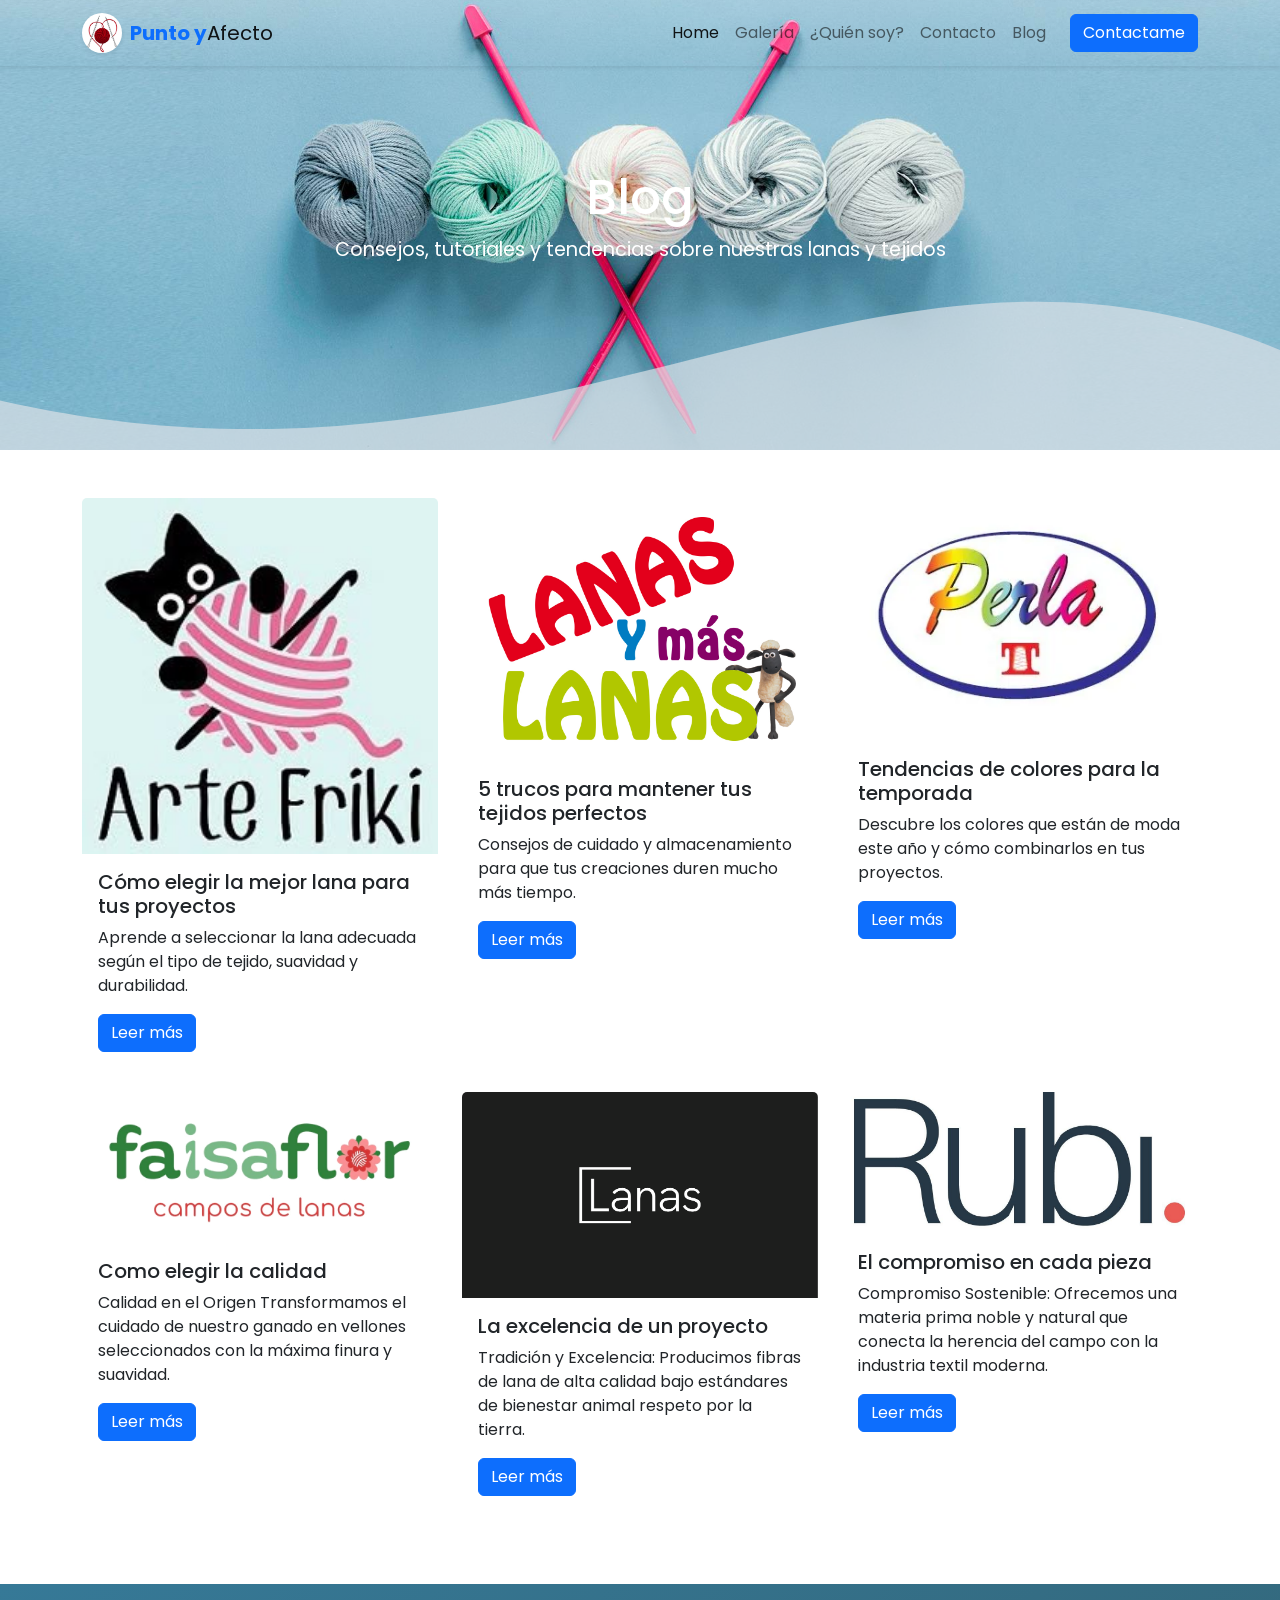
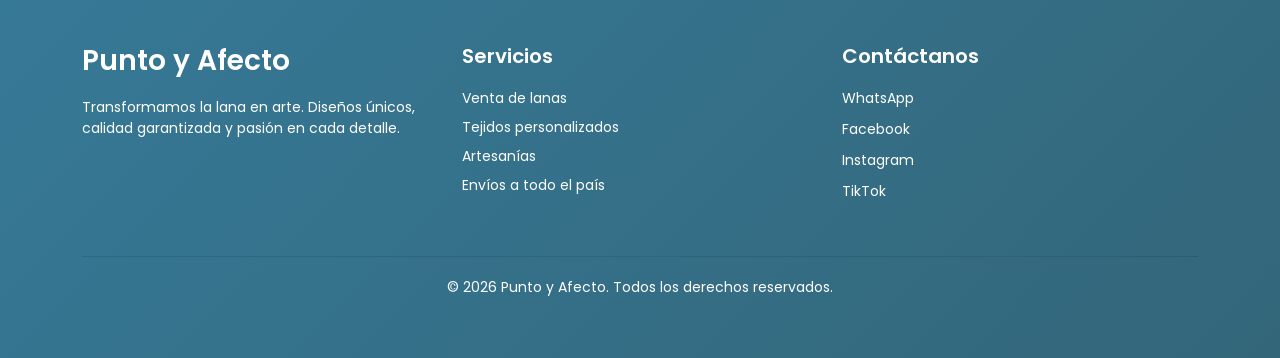
==== blog.html @ 4a49f243 "subiendo mi pagina web" ====
<!DOCTYPE html>
<html lang="es">
<head>
<meta charset="UTF-8">
<meta name="viewport" content="width=device-width, initial-scale=1.0">
<title>Blog - Punto y Afecto</title>

<!-- Bootstrap CSS -->

    <link rel="stylesheet" href="css/bootstrap.min.css">
<!-- CSS personalizado -->
<link rel="stylesheet" href="blog.css">
</head>

<body>


<header class="Header">
<!-- NAVBAR  -->
<nav class="navbar navbar-expand-lg navbar-light bg-gradient shadow-sm fixed-top">
    <div class="container">
        <!-- Logo -->
        <a href="index.html" class="navbar-brand d-flex align-items-center">
            <img src="indexima/logo.jpg" alt="Logo" width="40" class="me-2 rounded-circle shadow-sm">
            <span class="fw-bold text-primary">Punto y</span> Afecto
        </a>

        <!-- Botón hamburguesa -->
        <button class="navbar-toggler" type="button" data-bs-toggle="collapse" data-bs-target="#navbar-start">
            <span class="navbar-toggler-icon"></span>
        </button>

        <!-- Menú de navegación -->
        <div class="collapse navbar-collapse" id="navbar-start">
            <ul class="navbar-nav ms-auto mb-2 mb-lg-0">
                <li class="nav-item"><a class="nav-link active" href="index.html">Home</a></li>
                <li class="nav-item"><a class="nav-link" href="galeria.html">Galería</a></li>
                <li class="nav-item"><a class="nav-link" href="quiensoy.html">¿Quién soy?</a></li>
                <li class="nav-item"><a class="nav-link" href="contacto.html">Contacto</a></li>
                <li class="nav-item"><a class="nav-link" href="blog.html">Blog</a></li>
            </ul>
            <!-- Botón CTA -->
            <a href="contacto.html" class="btn btn-primary ms-lg-3">Contactame</a>
        </div>
    </div>
</nav>


<!-- HERO BLOG -->
<div class="hero-blog">
    <div class="contenido-hero-blog text-center">
        <h1>Blog</h1>
        <p>Consejos, tutoriales y tendencias sobre nuestras lanas y tejidos</p>
    </div>

    <!-- ONDA SVG igual que "¿Quién soy?" -->
    <div class="wave"> <!-- Cambié la clase a wave igual que "¿Quién soy?" -->
        <svg viewBox="0 0 500 150" preserveAspectRatio="none">
            <path d="M-18.98,88.31 C210.21,248.19 334.36,-125.81 500.00,49.98 L500.00,150.00 L0.00,150.00 Z"
                  style="stroke: none; fill: rgba(220, 226, 231, 0.7);">
            </path>
        </svg>
    </div>
</div>

<!-- =======================
     BLOG POSTS
======================= -->
<section class="blog-container container my-5">
    <div class="row">

        <!-- Post 1 -->
        <div class="col-md-6 col-lg-4 mb-4">
            <div class="card h-100">
                <img src="indexima/c.jpg" class="card-img-top" alt="Post 1">
                <div class="card-body">
                    <h5 class="card-title">Cómo elegir la mejor lana para tus proyectos</h5>
                    <p class="card-text">Aprende a seleccionar la lana adecuada según el tipo de tejido, suavidad y durabilidad.</p>
                    <a href="#" class="btn btn-primary">Leer más</a>
                </div>
            </div>
        </div>

        <!-- Post 2 -->
        <div class="col-md-6 col-lg-4 mb-4">
            <div class="card h-100">
                <img src="indexima/d.jpg" class="card-img-top" alt="Post 2">
                <div class="card-body">
                    <h5 class="card-title">5 trucos para mantener tus tejidos perfectos</h5>
                    <p class="card-text">Consejos de cuidado y almacenamiento para que tus creaciones duren mucho más tiempo.</p>
                    <a href="#" class="btn btn-primary">Leer más</a>
                </div>
            </div>
        </div>

        <!-- Post 3 -->
        <div class="col-md-6 col-lg-4 mb-4">
            <div class="card h-100">
                <img src="indexima/f.webp" class="card-img-top" alt="Post 3">
                <div class="card-body">
                    <h5 class="card-title">Tendencias de colores para la temporada</h5>
                    <p class="card-text">Descubre los colores que están de moda este año y cómo combinarlos en tus proyectos.</p>
                    <a href="#" class="btn btn-primary">Leer más</a>
                </div>
            </div>
        </div>
    <!-- Post 4-->
        <div class="col-md-6 col-lg-4 mb-4">
            <div class="card h-100">
                <img src="indexima/o.webp" class="card-img-top" alt="Post 1">
                <div class="card-body">
                    <h5 class="card-title">Como elegir la calidad</h5>
                    <p class="card-text">Calidad en el Origen Transformamos el cuidado de nuestro ganado en 
                        vellones seleccionados con la máxima finura y suavidad.  
                    </p>
                    <a href="#" class="btn btn-primary">Leer más</a>
                </div>
            </div>
        </div>

        <!-- Post 5-->
        <div class="col-md-6 col-lg-4 mb-4">
            <div class="card h-100">
                <img src="indexima/b.webp" class="card-img-top" alt="Post 2">
                <div class="card-body">
                    <h5 class="card-title">La excelencia de un proyecto</h5>
                    <p class="card-text">Tradición y Excelencia: Producimos fibras de lana de 
                        alta calidad bajo estándares de bienestar animal respeto por la tierra.</p>
                    <a href="#" class="btn btn-primary">Leer más</a>
                </div>
            </div>
        </div>

        <!-- Post 6-->
        <div class="col-md-6 col-lg-4 mb-4">
            <div class="card h-100">
                <img src="indexima/e.jpg" class="card-img-top" alt="Post 3">
                <div class="card-body">
                    <h5 class="card-title">
                        El compromiso en cada pieza
                    </h5>
                    <p class="card-text">Compromiso Sostenible: Ofrecemos una materia prima noble y natural que conecta 
                        la herencia del campo con la industria textil moderna.</p>
                    <a href="#" class="btn btn-primary">Leer más</a>
                </div>
            </div>
        </div>

    </div>
</section>

<!-- =======================
     FOOTER
======================= -->
<footer class="footer">
    <div class="container">
        <div class="row">

            <div class="col-md-4 mb-4 text-center text-md-start">
                <h3>Punto y Afecto</h3>
                <p>Transformamos la lana en arte. Diseños únicos, calidad garantizada y pasión en cada detalle.</p>
            </div>

            <div class="col-md-4 mb-4 text-center text-md-start">
                <h5>Servicios</h5>
                <ul>
                    <li>Venta de lanas</li>
                    <li>Tejidos personalizados</li>
                    <li>Artesanías</li>
                    <li>Envíos a todo el país</li>
                </ul>
            </div>

            <div class="col-md-4 mb-4 text-center text-md-start">
                <h5>Contáctanos</h5>
                <p><i class="bi bi-whatsapp"></i> WhatsApp</p>
                <p><i class="bi bi-facebook"></i> Facebook</p>
                <p><i class="bi bi-instagram"></i> Instagram</p>
                <p><i class="bi bi-tiktok"></i> TikTok</p>
            </div>

        </div>
        <hr style="border-color: rgba(0, 0, 0, 0.4);">
        <p class="text-center mb-0">© 2026 Punto y Afecto. Todos los derechos reservados.</p>
    </div>
</footer>
    <!-- Scripts -->
          <script src="js/jquery-3.5.1.slim.min.js"></script>
    <script src="js/popper.min.js"></script>
    <script src="js/bootstrap.min.js"></script>
</body>
</html>
---- blog.css ----
/* =======================
   IMPORTACIÓN DE FUENTE
======================= */
/* Importa la fuente Poppins desde Google Fonts */
@import url('https://fonts.googleapis.com/css2?family=Poppins:wght@400;600;700&display=swap');


/* =======================
   ESTILOS GENERALES
======================= */
* {
    font-family: 'Poppins', sans-serif; /* Fuente global */
    box-sizing: border-box;              /* Margen y padding incluidos en ancho */
    margin: 0;                            /* Elimina márgenes por defecto */
    padding: 0;                           /* Elimina padding por defecto */
}

/* =======================
   NAVBAR
======================= */
.navbar.bg-gradient {
    background: linear-gradient(90deg, #f8f9fa, #e9ecef);
}

.navbar .nav-link {
    transition: all 0.3s ease;
}

.navbar .nav-link:hover {
    color: #0d6efd;
    text-decoration: underline;
}

.navbar .btn-primary {
    transition: all 0.3s ease;
}

.navbar .btn-primary:hover {
    background-color: #0b5ed7;
    transform: translateY(-2px);
}
/* HERO BLOG */
.hero-blog {
    position: relative;
   background: url("indexima/8.jpg") no-repeat center center; /* Imagen de fondo centrada */
    background-size: cover;
    height: 50vh;
    min-height: 250px;
    display: flex;
    justify-content: center;
    align-items: center;
    color: #fff;
    text-align: center;
    padding: 0 20px;
}

.contenido-hero-blog h1 {
    font-size: 3rem;
    margin-bottom: 10px;
}

.contenido-hero-blog p {
    font-size: 1.2rem;
}

/* =======================
   ONDA EXACTA DE "QUIÉN SOY"
======================= */
.wave {
    position: absolute;
    bottom: 0;
    width: 100%;
    overflow: hidden;
    line-height: 0;
    height: 150px; /* misma altura que "Quién soy" */
}

.wave svg {
    position: relative;
    display: block;
    width: 100%;
    height: 100%;
}

.wave path {
    fill: rgba(120, 157, 187, 0.7); /* mismo color de la onda */
}

/* =======================
   BLOG CARDS
======================= */
.blog-container .card {
    border: none;
    transition: transform 0.3s, box-shadow 0.3s;
}

.blog-container .card:hover {
    transform: translateY(-5px);
    box-shadow: 0 10px 20px rgba(0,0,0,0.2);
}

/* =======================
   FOOTER
======================= */
.footer {
    background: linear-gradient(135deg, #367997, #336679);
    color: white;
    padding: 60px 0;
    font-size: 14px;
}

.footer h3, .footer h5 {
    margin-bottom: 20px;
    font-weight: 600;
}

.footer p {
    margin-bottom: 10px;
}

.footer ul {
    list-style: none;
    padding: 0;
}

.footer ul li {
    margin-bottom: 8px;
}

.footer hr {
    margin: 20px 0;
    border: 0;
    border-top: 1px solid rgba(255,255,255,0.4);
}

/* =======================
   RESPONSIVE
======================= */
@media (max-width: 768px) {
    .hero-blog h1 {
        font-size: 2rem;
    }

    .hero-blog p {
        font-size: 1rem;
    }

    .blog-container .card-body h5 {
        font-size: 1rem;
    }

    .blog-container .card-body p {
        font-size: 0.9rem;
    }
}

@media (max-width: 576px) {
    .hero-blog h1 {
        font-size: 1.5rem;
    }

    .hero-blog p {
        font-size: 0.85rem;
    }

    .blog-container .card-body h5 {
        font-size: 0.9rem;
    }

    .blog-container .card-body p {
        font-size: 0.8rem;
    }
}
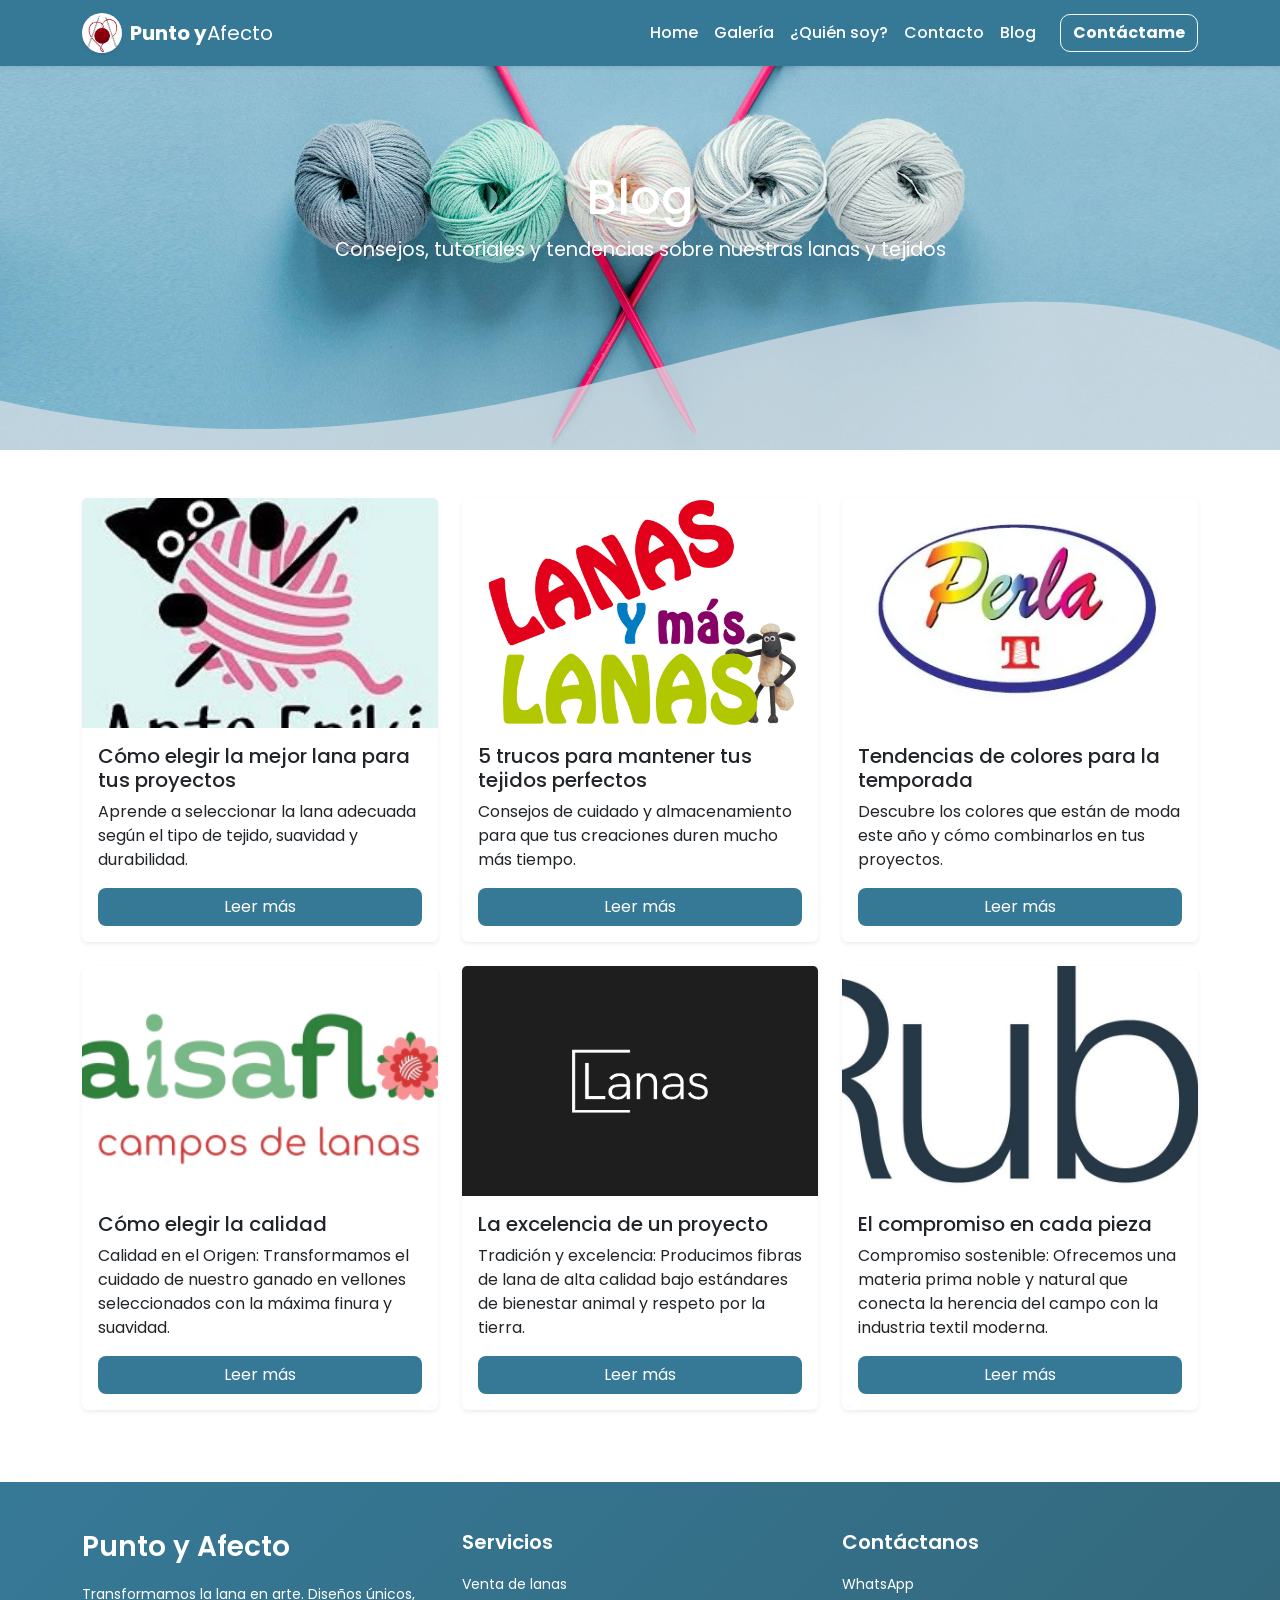
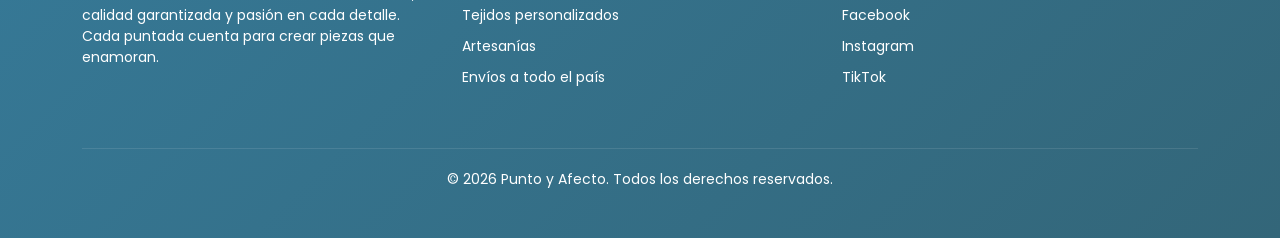
==== commit fd89e726: "actualice mi pagina" ====
--- a/blog.html
+++ b/blog.html
@@ -19,18 +19,15 @@
 <!-- NAVBAR  -->
 <nav class="navbar navbar-expand-lg navbar-light bg-gradient shadow-sm fixed-top">
     <div class="container">
-        <!-- Logo -->
         <a href="index.html" class="navbar-brand d-flex align-items-center">
             <img src="indexima/logo.jpg" alt="Logo" width="40" class="me-2 rounded-circle shadow-sm">
-            <span class="fw-bold text-primary">Punto y</span> Afecto
+            <span class="fw-bold text-white">Punto y</span> <span class="text-white">Afecto</span>
         </a>
 
-        <!-- Botón hamburguesa -->
         <button class="navbar-toggler" type="button" data-bs-toggle="collapse" data-bs-target="#navbar-start">
             <span class="navbar-toggler-icon"></span>
         </button>
 
-        <!-- Menú de navegación -->
         <div class="collapse navbar-collapse" id="navbar-start">
             <ul class="navbar-nav ms-auto mb-2 mb-lg-0">
                 <li class="nav-item"><a class="nav-link active" href="index.html">Home</a></li>
@@ -39,12 +36,11 @@
                 <li class="nav-item"><a class="nav-link" href="contacto.html">Contacto</a></li>
                 <li class="nav-item"><a class="nav-link" href="blog.html">Blog</a></li>
             </ul>
-            <!-- Botón CTA -->
-            <a href="contacto.html" class="btn btn-primary ms-lg-3">Contactame</a>
+
+            <a href="contacto.html" class="btn btn-light ms-lg-3 fw-bold">Contáctame</a>
         </div>
     </div>
 </nav>
-
 
 <!-- HERO BLOG -->
 <div class="hero-blog">
@@ -71,99 +67,107 @@
 
         <!-- Post 1 -->
         <div class="col-md-6 col-lg-4 mb-4">
-            <div class="card h-100">
-                <img src="indexima/c.jpg" class="card-img-top" alt="Post 1">
-                <div class="card-body">
+            <div class="card h-100 shadow-sm">
+                <img src="indexima/c.jpg" class="card-img-top" alt="Post 1" style="height:230px; object-fit:cover;">
+                <div class="card-body d-flex flex-column">
                     <h5 class="card-title">Cómo elegir la mejor lana para tus proyectos</h5>
                     <p class="card-text">Aprende a seleccionar la lana adecuada según el tipo de tejido, suavidad y durabilidad.</p>
-                    <a href="#" class="btn btn-primary">Leer más</a>
+                    <a href="blog/post1.html" class="btn mt-auto" style="background-color:#367997; color:#fff; border-radius:8px; transition: 0.3s;"
+                       onmouseover="this.style.backgroundColor='#2d5c77'"
+                       onmouseout="this.style.backgroundColor='#367997'">Leer más</a>
                 </div>
             </div>
         </div>
 
         <!-- Post 2 -->
         <div class="col-md-6 col-lg-4 mb-4">
-            <div class="card h-100">
-                <img src="indexima/d.jpg" class="card-img-top" alt="Post 2">
-                <div class="card-body">
+            <div class="card h-100 shadow-sm">
+                <img src="indexima/d.jpg" class="card-img-top" alt="Post 2" style="height:230px; object-fit:cover;">
+                <div class="card-body d-flex flex-column">
                     <h5 class="card-title">5 trucos para mantener tus tejidos perfectos</h5>
                     <p class="card-text">Consejos de cuidado y almacenamiento para que tus creaciones duren mucho más tiempo.</p>
-                    <a href="#" class="btn btn-primary">Leer más</a>
+                    <a href="blog/post2.html" class="btn mt-auto" style="background-color:#367997; color:#fff; border-radius:8px; transition: 0.3s;"
+                       onmouseover="this.style.backgroundColor='#2d5c77'"
+                       onmouseout="this.style.backgroundColor='#367997'">Leer más</a>
                 </div>
             </div>
         </div>
 
         <!-- Post 3 -->
         <div class="col-md-6 col-lg-4 mb-4">
-            <div class="card h-100">
-                <img src="indexima/f.webp" class="card-img-top" alt="Post 3">
-                <div class="card-body">
+            <div class="card h-100 shadow-sm">
+                <img src="indexima/f.webp" class="card-img-top" alt="Post 3" style="height:230px; object-fit:cover;">
+                <div class="card-body d-flex flex-column">
                     <h5 class="card-title">Tendencias de colores para la temporada</h5>
                     <p class="card-text">Descubre los colores que están de moda este año y cómo combinarlos en tus proyectos.</p>
-                    <a href="#" class="btn btn-primary">Leer más</a>
-                </div>
-            </div>
-        </div>
-    <!-- Post 4-->
-        <div class="col-md-6 col-lg-4 mb-4">
-            <div class="card h-100">
-                <img src="indexima/o.webp" class="card-img-top" alt="Post 1">
-                <div class="card-body">
-                    <h5 class="card-title">Como elegir la calidad</h5>
-                    <p class="card-text">Calidad en el Origen Transformamos el cuidado de nuestro ganado en 
-                        vellones seleccionados con la máxima finura y suavidad.  
-                    </p>
-                    <a href="#" class="btn btn-primary">Leer más</a>
-                </div>
-            </div>
-        </div>
-
-        <!-- Post 5-->
-        <div class="col-md-6 col-lg-4 mb-4">
-            <div class="card h-100">
-                <img src="indexima/b.webp" class="card-img-top" alt="Post 2">
-                <div class="card-body">
+                    <a href="blog/post3.html" class="btn mt-auto" style="background-color:#367997; color:#fff; border-radius:8px; transition: 0.3s;"
+                       onmouseover="this.style.backgroundColor='#2d5c77'"
+                       onmouseout="this.style.backgroundColor='#367997'">Leer más</a>
+                </div>
+            </div>
+        </div>
+
+        <!-- Post 4 -->
+        <div class="col-md-6 col-lg-4 mb-4">
+            <div class="card h-100 shadow-sm">
+                <img src="indexima/o.webp" class="card-img-top" alt="Post 4" style="height:230px; object-fit:cover;">
+                <div class="card-body d-flex flex-column">
+                    <h5 class="card-title">Cómo elegir la calidad</h5>
+                    <p class="card-text">Calidad en el Origen: Transformamos el cuidado de nuestro ganado en 
+                        vellones seleccionados con la máxima finura y suavidad.</p>
+                    <a href="blog/post4.html" class="btn mt-auto" style="background-color:#367997; color:#fff; border-radius:8px; transition: 0.3s;"
+                       onmouseover="this.style.backgroundColor='#2d5c77'"
+                       onmouseout="this.style.backgroundColor='#367997'">Leer más</a>
+                </div>
+            </div>
+        </div>
+
+        <!-- Post 5 -->
+        <div class="col-md-6 col-lg-4 mb-4">
+            <div class="card h-100 shadow-sm">
+                <img src="indexima/b.webp" class="card-img-top" alt="Post 5" style="height:230px; object-fit:cover;">
+                <div class="card-body d-flex flex-column">
                     <h5 class="card-title">La excelencia de un proyecto</h5>
-                    <p class="card-text">Tradición y Excelencia: Producimos fibras de lana de 
-                        alta calidad bajo estándares de bienestar animal respeto por la tierra.</p>
-                    <a href="#" class="btn btn-primary">Leer más</a>
-                </div>
-            </div>
-        </div>
-
-        <!-- Post 6-->
-        <div class="col-md-6 col-lg-4 mb-4">
-            <div class="card h-100">
-                <img src="indexima/e.jpg" class="card-img-top" alt="Post 3">
-                <div class="card-body">
-                    <h5 class="card-title">
-                        El compromiso en cada pieza
-                    </h5>
-                    <p class="card-text">Compromiso Sostenible: Ofrecemos una materia prima noble y natural que conecta 
-                        la herencia del campo con la industria textil moderna.</p>
-                    <a href="#" class="btn btn-primary">Leer más</a>
+                    <p class="card-text">Tradición y excelencia: Producimos fibras de lana de alta calidad bajo estándares de bienestar animal y respeto por la tierra.</p>
+                    <a href="blog/post5.html" class="btn mt-auto" style="background-color:#367997; color:#fff; border-radius:8px; transition: 0.3s;"
+                       onmouseover="this.style.backgroundColor='#2d5c77'"
+                       onmouseout="this.style.backgroundColor='#367997'">Leer más</a>
+                </div>
+            </div>
+        </div>
+
+        <!-- Post 6 -->
+        <div class="col-md-6 col-lg-4 mb-4">
+            <div class="card h-100 shadow-sm">
+                <img src="indexima/e.jpg" class="card-img-top" alt="Post 6" style="height:230px; object-fit:cover;">
+                <div class="card-body d-flex flex-column">
+                    <h5 class="card-title">El compromiso en cada pieza</h5>
+                    <p class="card-text">Compromiso sostenible: Ofrecemos una materia prima noble y natural que conecta la herencia del campo con la industria textil moderna.</p>
+                    <a href="blog/post6.html" class="btn mt-auto" style="background-color:#367997; color:#fff; border-radius:8px; transition: 0.3s;"
+                       onmouseover="this.style.backgroundColor='#2d5c77'"
+                       onmouseout="this.style.backgroundColor='#367997'">Leer más</a>
                 </div>
             </div>
         </div>
 
     </div>
 </section>
-
-<!-- =======================
-     FOOTER
-======================= -->
-<footer class="footer">
+<!-- FOOTER MEJORADO CON LETRAS BLANCAS -->
+<footer class="footer py-5" style="background-color:#367997;">
     <div class="container">
         <div class="row">
 
             <div class="col-md-4 mb-4 text-center text-md-start">
-                <h3>Punto y Afecto</h3>
-                <p>Transformamos la lana en arte. Diseños únicos, calidad garantizada y pasión en cada detalle.</p>
+                <h3 style="color:#fff;">Punto y Afecto</h3>
+                <p style="color:#fff;">
+                    Transformamos la lana en arte. Diseños únicos, calidad garantizada y pasión en cada detalle.
+                    Cada puntada cuenta para crear piezas que enamoran.
+                </p>
             </div>
 
             <div class="col-md-4 mb-4 text-center text-md-start">
-                <h5>Servicios</h5>
-                <ul>
+                <h5 style="color:#fff;">Servicios</h5>
+                <ul class="list-unstyled" style="color:#fff;">
                     <li>Venta de lanas</li>
                     <li>Tejidos personalizados</li>
                     <li>Artesanías</li>
@@ -172,21 +176,37 @@
             </div>
 
             <div class="col-md-4 mb-4 text-center text-md-start">
-                <h5>Contáctanos</h5>
-                <p><i class="bi bi-whatsapp"></i> WhatsApp</p>
-                <p><i class="bi bi-facebook"></i> Facebook</p>
-                <p><i class="bi bi-instagram"></i> Instagram</p>
-                <p><i class="bi bi-tiktok"></i> TikTok</p>
-            </div>
-
-        </div>
-        <hr style="border-color: rgba(0, 0, 0, 0.4);">
-        <p class="text-center mb-0">© 2026 Punto y Afecto. Todos los derechos reservados.</p>
+                <h5 style="color:#fff;">Contáctanos</h5>
+                <p>
+                    <a href="https://wa.me/591XXXXXXXX" target="_blank" style="color:#fff; text-decoration:none;">
+                        <i class="bi bi-whatsapp"></i> WhatsApp
+                    </a>
+                </p>
+                <p>
+                    <a href="https://www.facebook.com/tu_pagina" target="_blank" style="color:#fff; text-decoration:none;">
+                        <i class="bi bi-facebook"></i> Facebook
+                    </a>
+                </p>
+                <p>
+                    <a href="https://www.instagram.com/tu_usuario" target="_blank" style="color:#fff; text-decoration:none;">
+                        <i class="bi bi-instagram"></i> Instagram
+                    </a>
+                </p>
+                <p>
+                    <a href="https://www.tiktok.com/@tu_usuario" target="_blank" style="color:#fff; text-decoration:none;">
+                        <i class="bi bi-tiktok"></i> TikTok
+                    </a>
+                </p>
+            </div>
+
+        </div>
+
+        <hr style="border-color: rgba(255, 255, 255, 0.4);">
+
+        <p class="text-center mb-0" style="color:#fff;">© 2026 Punto y Afecto. Todos los derechos reservados.</p>
     </div>
 </footer>
-    <!-- Scripts -->
-          <script src="js/jquery-3.5.1.slim.min.js"></script>
-    <script src="js/popper.min.js"></script>
-    <script src="js/bootstrap.min.js"></script>
+
+<script src="js/bootstrap.min.js"></script>
 </body>
 </html>
--- a/blog.css
+++ b/blog.css
@@ -16,28 +16,76 @@
 }
 
 /* =======================
-   NAVBAR
-======================= */
+   NAVBAR AZUL PRO
+======================= */
+
+/* FONDO AZUL SÓLIDO */
 .navbar.bg-gradient {
-    background: linear-gradient(90deg, #f8f9fa, #e9ecef);
-}
-
+        background: linear-gradient(135deg, #367997, #367997) !important;
+}
+
+/* EVITA TRANSPARENCIAS */
+.navbar {
+    opacity: 1 !important;
+}
+
+/* LINKS */
 .navbar .nav-link {
-    transition: all 0.3s ease;
+    color: white !important;
+    transition: 0.3s;
+    font-weight: 500;
 }
 
 .navbar .nav-link:hover {
-    color: #0d6efd;
-    text-decoration: underline;
-}
-
-.navbar .btn-primary {
-    transition: all 0.3s ease;
-}
-
-.navbar .btn-primary:hover {
-    background-color: #0b5ed7;
-    transform: translateY(-2px);
+     color:#367997 !important;
+}
+
+/* BOTÓN CONTACTO */
+.navbar .btn-light {
+     background:#367997;
+       color:#ffffff;
+    border-radius: 10px;
+    font-weight: bold;
+    transition: 0.3s;
+}
+
+.navbar .btn-light:hover {
+    background:#367997;
+}
+
+/* HAMBURGUESA */
+.navbar-toggler {
+    background-color:#367997;
+
+    border: none;
+    padding: 6px 10px;
+}
+
+/* ICONO BLANCO */
+.navbar-toggler-icon {
+    filter: invert(1);
+}
+
+/* 📱 MENÚ DESPLEGABLE EN CELULAR */
+@media (max-width: 991px) {
+
+    .navbar-collapse {
+       background:#367997;
+        padding: 15px;
+        border-radius: 10px;
+        margin-top: 10px;
+    }
+
+    .navbar .nav-link {
+        color: white !important;
+        padding: 10px;
+        display: block;
+    }
+
+    .navbar .nav-link:hover {
+        background: rgba(255,255,255,0.2);
+        border-radius: 8px;
+    }
 }
 /* HERO BLOG */
 .hero-blog {
@@ -105,17 +153,17 @@
 .footer {
     background: linear-gradient(135deg, #367997, #336679);
     color: white;
-    padding: 60px 0;
-    font-size: 14px;
+    padding: 60px 0;/*altur*/
+    font-size: 14px;/*LETR*/
 }
 
 .footer h3, .footer h5 {
-    margin-bottom: 20px;
+    margin-bottom: 20px;/*altura de lo cajas de ahi abajo*/
     font-weight: 600;
 }
 
 .footer p {
-    margin-bottom: 10px;
+    margin-bottom: 10px;/*altura*/
 }
 
 .footer ul {
@@ -124,7 +172,7 @@
 }
 
 .footer ul li {
-    margin-bottom: 8px;
+    margin-bottom: 10px;/*altura igual*/
 }
 
 .footer hr {
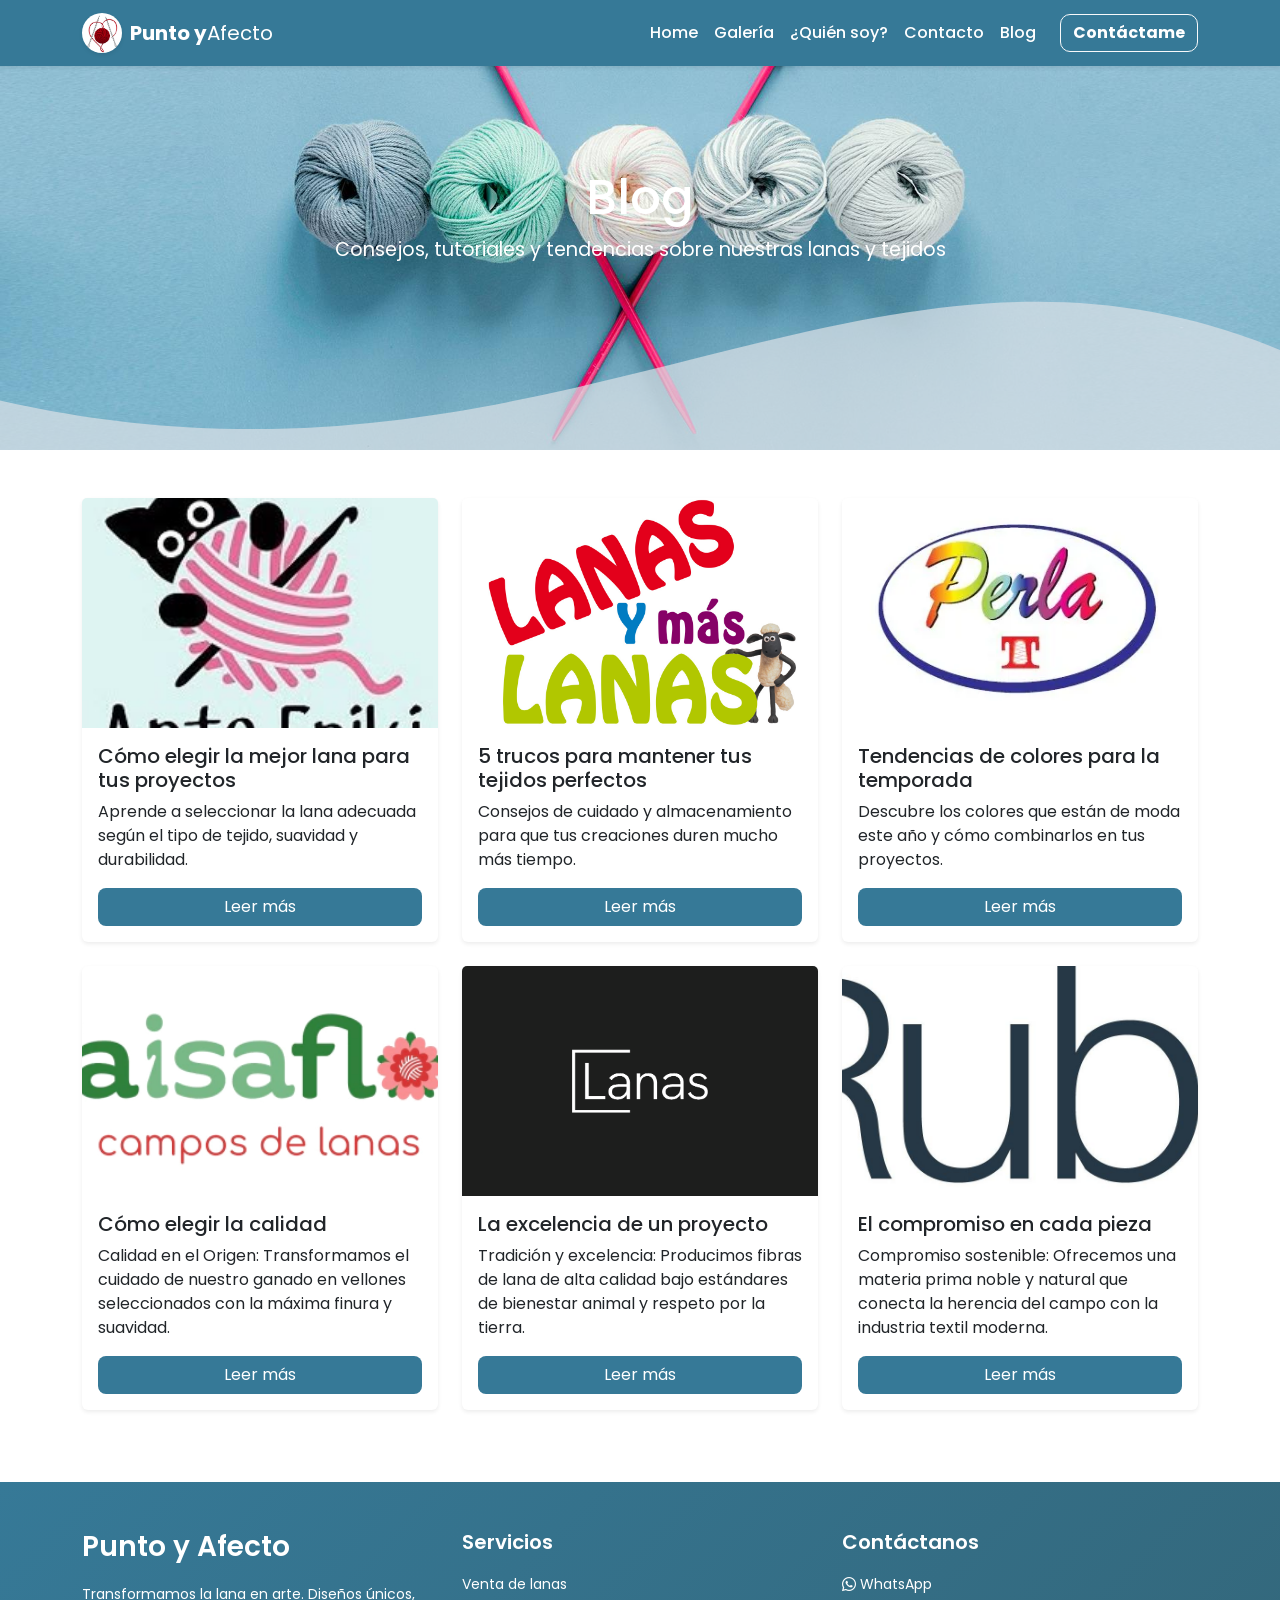
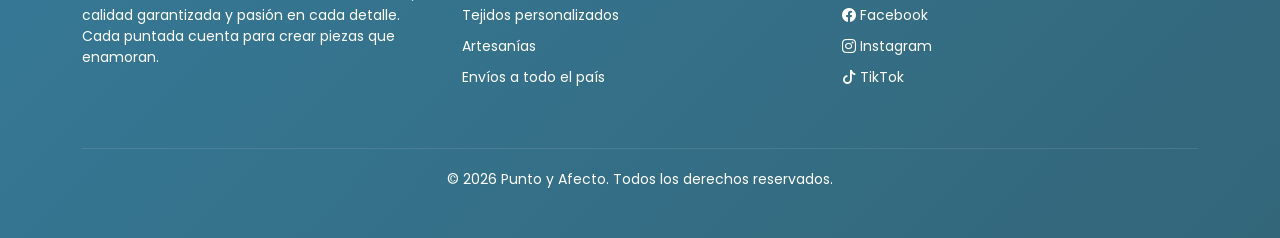
==== commit b9813e67: "actualice mi pagina" ====
--- a/blog.html
+++ b/blog.html
@@ -8,6 +8,7 @@
 <!-- Bootstrap CSS -->
 
     <link rel="stylesheet" href="css/bootstrap.min.css">
+      <link rel="stylesheet" href="https://cdn.jsdelivr.net/npm/bootstrap-icons@1.10.0/font/bootstrap-icons.css">
 <!-- CSS personalizado -->
 <link rel="stylesheet" href="blog.css">
 </head>
@@ -45,8 +46,9 @@
 <!-- HERO BLOG -->
 <div class="hero-blog">
     <div class="contenido-hero-blog text-center">
-        <h1>Blog</h1>
+          <h1>Blog</h1>
         <p>Consejos, tutoriales y tendencias sobre nuestras lanas y tejidos</p>
+       
     </div>
 
     <!-- ONDA SVG igual que "¿Quién soy?" -->
